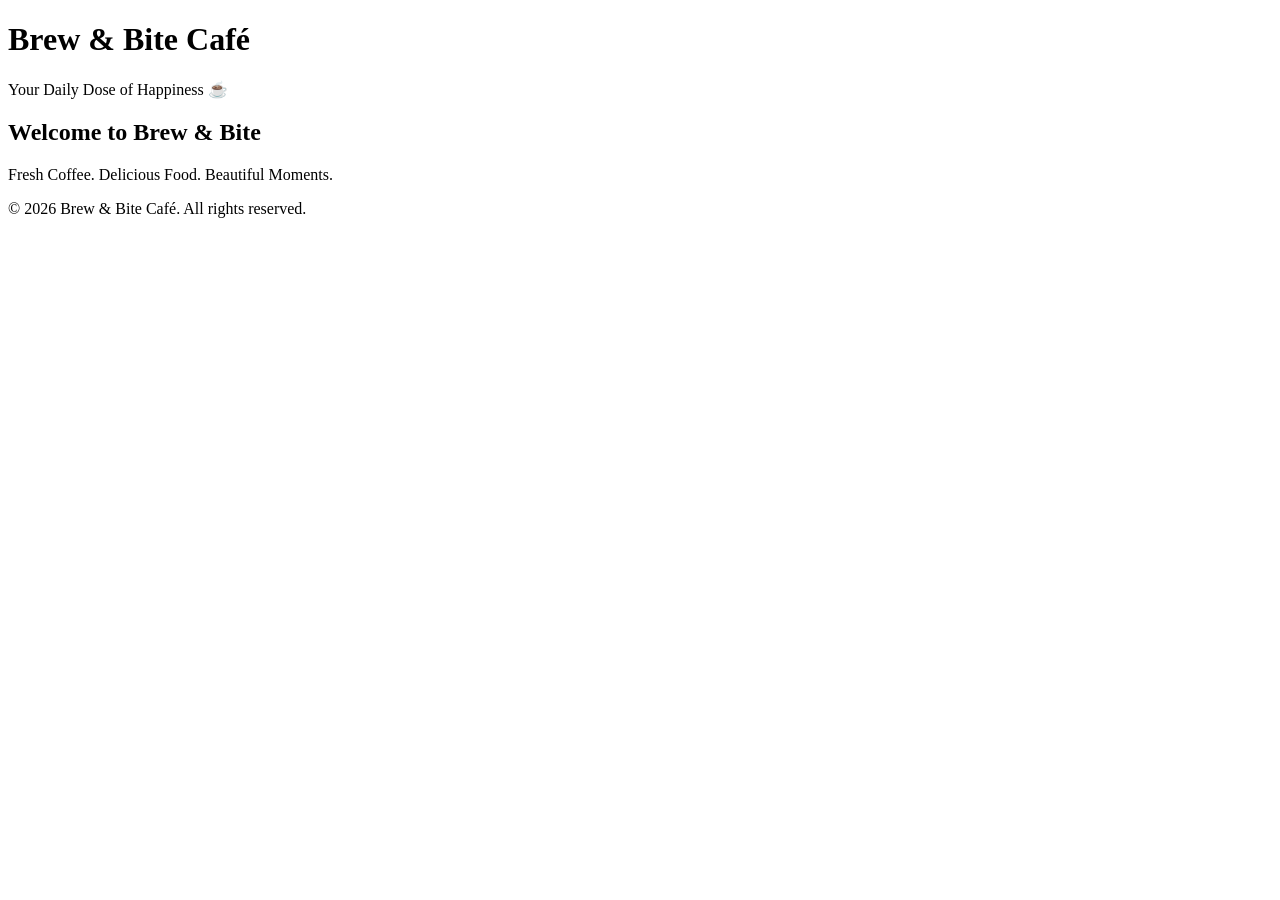
==== index.html @ 06ea1a9d "Initial commit: Brew and Bite Cafe" ====
<!DOCTYPE html>
<html lang="en">
<head>
    <meta charset="UTF-8">
    <meta name="viewport" content="width=device-width, initial-scale=1.0">
    <meta name="description" content="Welcome to Brew & Bite Café. Enjoy delicious coffee, fresh food, and a cozy atmosphere.">
    <title>Brew & Bite Café | Home</title>
</head>
<body>

    <header>
        <h1>Brew &amp; Bite Café</h1>
        <p>Your Daily Dose of Happiness ☕</p>
    </header>

    <main>
        <section>
            <h2>Welcome to Brew &amp; Bite</h2>
            <p>Fresh Coffee. Delicious Food. Beautiful Moments.</p>
        </section>
    </main>

    <footer>
        <p>&copy; 2026 Brew &amp; Bite Café. All rights reserved.</p>
    </footer>

</body>
</html>
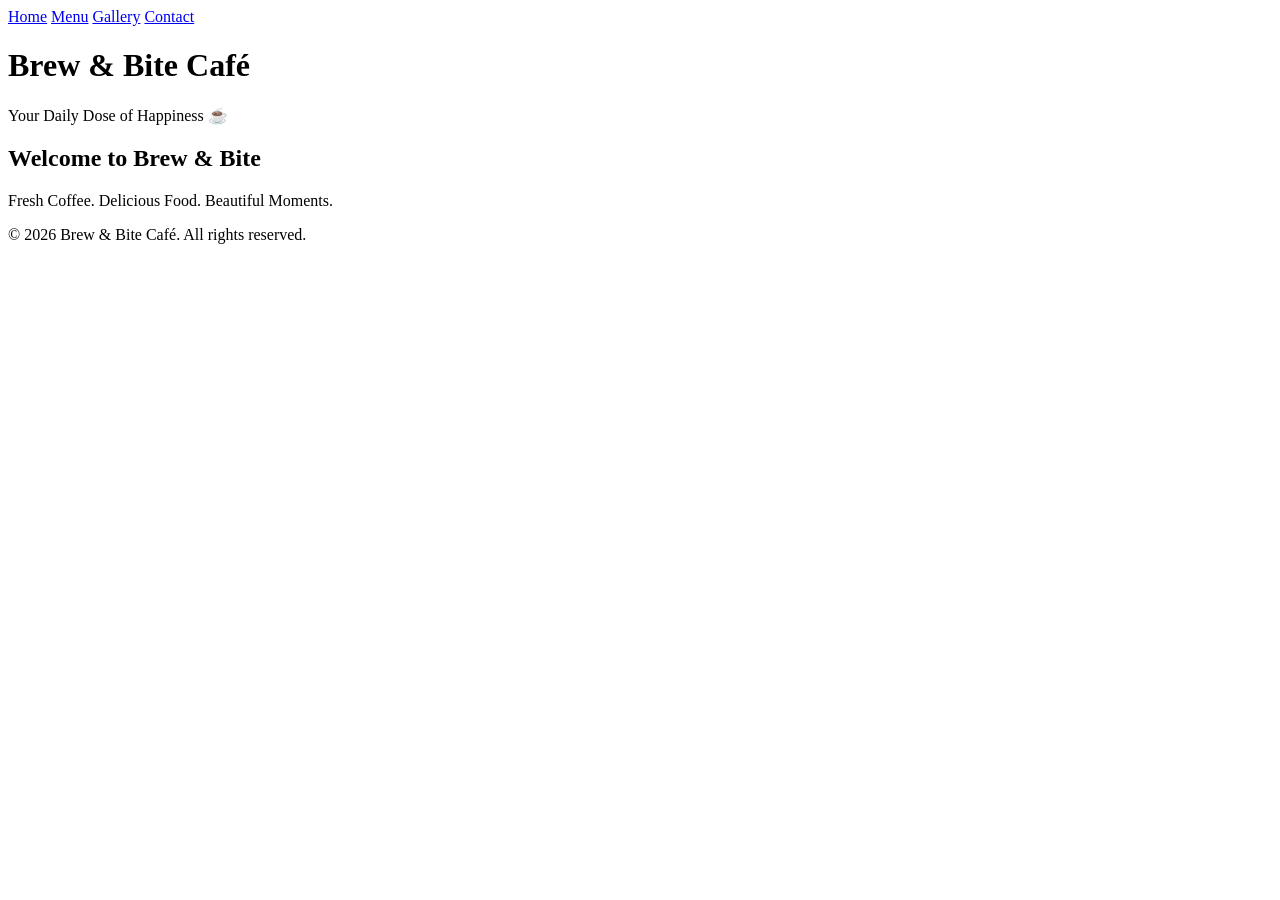
==== commit be303a85: "Add navigation bar to home page" ====
--- a/index.html
+++ b/index.html
@@ -8,11 +8,20 @@
 </head>
 <body>
 
+    
     <header>
+        <nav>
+            <a href="index.html">Home</a>
+            <a href="menu.html">Menu</a>
+            <a href="gallery.html">Gallery</a>
+            <a href="contact.html">Contact</a>
+        </nav>
+
         <h1>Brew &amp; Bite Café</h1>
         <p>Your Daily Dose of Happiness ☕</p>
     </header>
 
+   
     <main>
         <section>
             <h2>Welcome to Brew &amp; Bite</h2>
@@ -20,6 +29,7 @@
         </section>
     </main>
 
+    
     <footer>
         <p>&copy; 2026 Brew &amp; Bite Café. All rights reserved.</p>
     </footer>
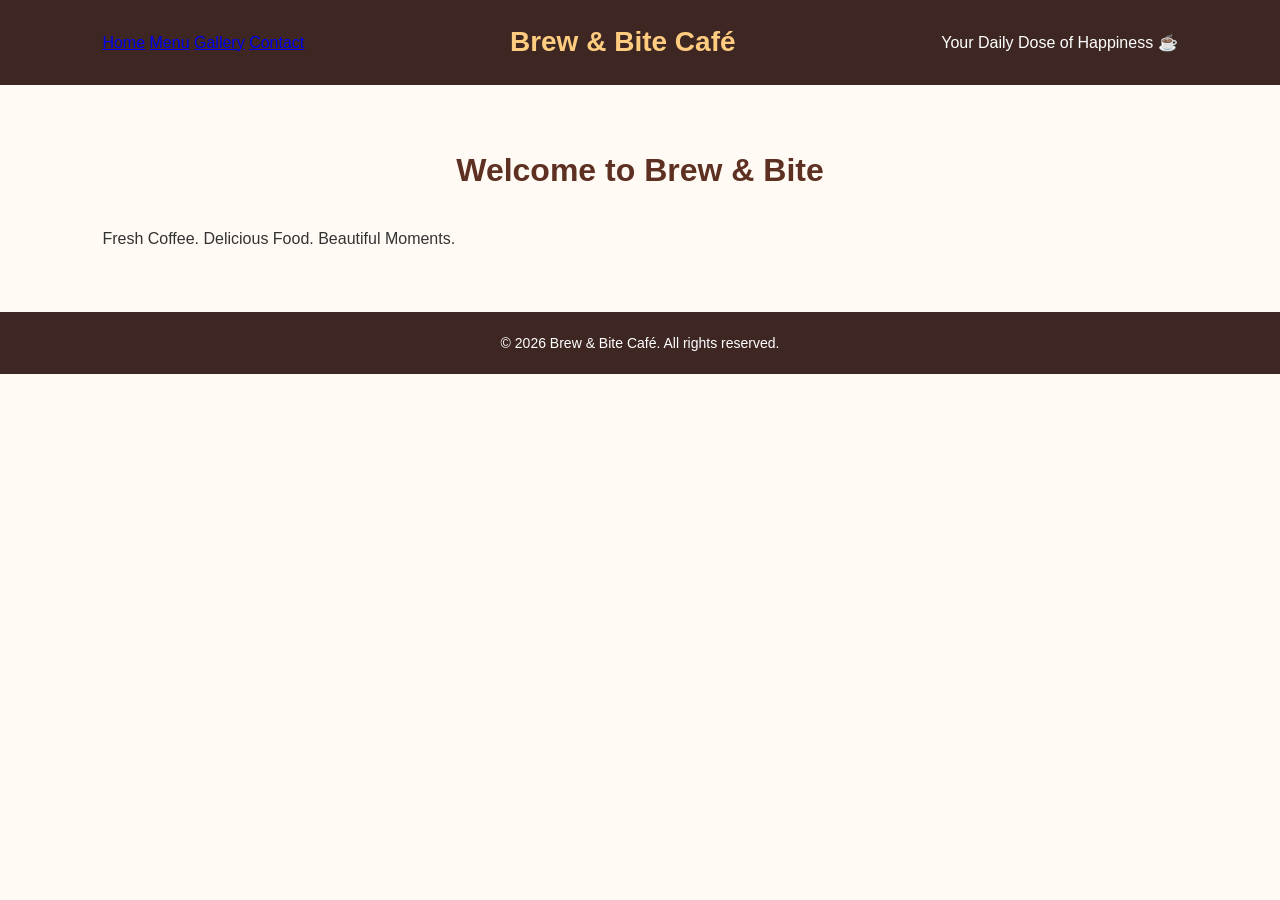
==== commit c9aaedcb: "Add CSS styling for Brew and Bite Cafe" ====
--- a/index.html
+++ b/index.html
@@ -5,6 +5,7 @@
     <meta name="viewport" content="width=device-width, initial-scale=1.0">
     <meta name="description" content="Welcome to Brew & Bite Café. Enjoy delicious coffee, fresh food, and a cozy atmosphere.">
     <title>Brew & Bite Café | Home</title>
+    <link rel="stylesheet" href="style.css">
 </head>
 <body>
 
--- a/style.css
+++ b/style.css
@@ -0,0 +1,222 @@
+/* General Styling */
+* {
+    margin: 0;
+    padding: 0;
+    box-sizing: border-box;
+}
+
+html {
+    scroll-behavior: smooth;
+}
+
+body {
+    font-family: Arial, sans-serif;
+    background-color: #fffaf3;
+    color: #333;
+    line-height: 1.6;
+}
+
+/* Header */
+header {
+    background-color: #3e2723;
+    color: white;
+    padding: 20px 8%;
+    display: flex;
+    justify-content: space-between;
+    align-items: center;
+    flex-wrap: wrap;
+}
+
+header h1 {
+    font-size: 28px;
+    color: #ffcc80;
+}
+
+/* Navigation */
+nav ul {
+    list-style: none;
+    display: flex;
+    gap: 25px;
+}
+
+nav ul li a {
+    text-decoration: none;
+    color: white;
+    font-size: 16px;
+    transition: color 0.3s;
+}
+
+nav ul li a:hover {
+    color: #ffcc80;
+}
+
+/* Hero Section */
+.hero {
+    min-height: 75vh;
+    background: linear-gradient(
+        rgba(0, 0, 0, 0.55),
+        rgba(0, 0, 0, 0.55)
+    ), url("https://images.unsplash.com/photo-1495474472287-4d71bcdd2085")
+    center/cover no-repeat;
+
+    display: flex;
+    flex-direction: column;
+    justify-content: center;
+    align-items: center;
+    text-align: center;
+    color: white;
+    padding: 40px 20px;
+}
+
+.hero h2 {
+    font-size: 48px;
+    margin-bottom: 15px;
+}
+
+.hero p {
+    font-size: 20px;
+    margin-bottom: 25px;
+}
+
+/* Buttons */
+.btn {
+    display: inline-block;
+    background-color: #8d4b32;
+    color: white;
+    padding: 12px 25px;
+    border-radius: 5px;
+    text-decoration: none;
+    font-weight: bold;
+    transition: background-color 0.3s;
+}
+
+.btn:hover {
+    background-color: #5d3022;
+}
+
+/* General Sections */
+section {
+    padding: 60px 8%;
+}
+
+section h2 {
+    text-align: center;
+    color: #5d3022;
+    font-size: 32px;
+    margin-bottom: 30px;
+}
+
+/* About Section */
+.about {
+    text-align: center;
+}
+
+.about p {
+    max-width: 800px;
+    margin: auto;
+    font-size: 17px;
+}
+
+/* Menu Section */
+.menu-container {
+    display: grid;
+    grid-template-columns: repeat(auto-fit, minmax(220px, 1fr));
+    gap: 25px;
+}
+
+/* Menu Cards */
+.menu-item {
+    background-color: white;
+    border-radius: 10px;
+    padding: 25px;
+    text-align: center;
+    box-shadow: 0 4px 12px rgba(0, 0, 0, 0.1);
+    transition: transform 0.3s, box-shadow 0.3s;
+}
+
+.menu-item:hover {
+    transform: translateY(-7px);
+    box-shadow: 0 8px 20px rgba(0, 0, 0, 0.15);
+}
+
+.menu-item img {
+    width: 100%;
+    height: 180px;
+    object-fit: cover;
+    border-radius: 8px;
+    margin-bottom: 15px;
+}
+
+.menu-item h3 {
+    color: #5d3022;
+    margin-bottom: 10px;
+    font-size: 22px;
+}
+
+.menu-item p {
+    color: #666;
+    margin-bottom: 10px;
+}
+
+.price {
+    color: #8d4b32;
+    font-size: 20px;
+    font-weight: bold;
+}
+
+/* Contact Section */
+.contact {
+    text-align: center;
+    background-color: #f5e6d3;
+}
+
+.contact p {
+    margin: 10px 0;
+}
+
+/* Footer */
+footer {
+    background-color: #3e2723;
+    color: white;
+    text-align: center;
+    padding: 20px;
+}
+
+footer p {
+    font-size: 14px;
+}
+
+/* Responsive Design */
+@media (max-width: 768px) {
+    header {
+        flex-direction: column;
+        gap: 15px;
+        text-align: center;
+    }
+
+    nav ul {
+        flex-wrap: wrap;
+        justify-content: center;
+        gap: 15px;
+    }
+
+    .hero h2 {
+        font-size: 34px;
+    }
+
+    .hero p {
+        font-size: 17px;
+    }
+
+    section {
+        padding: 40px 5%;
+    }
+
+    section h2 {
+        font-size: 27px;
+    }
+
+    .menu-container {
+        grid-template-columns: 1fr;
+    }
+}
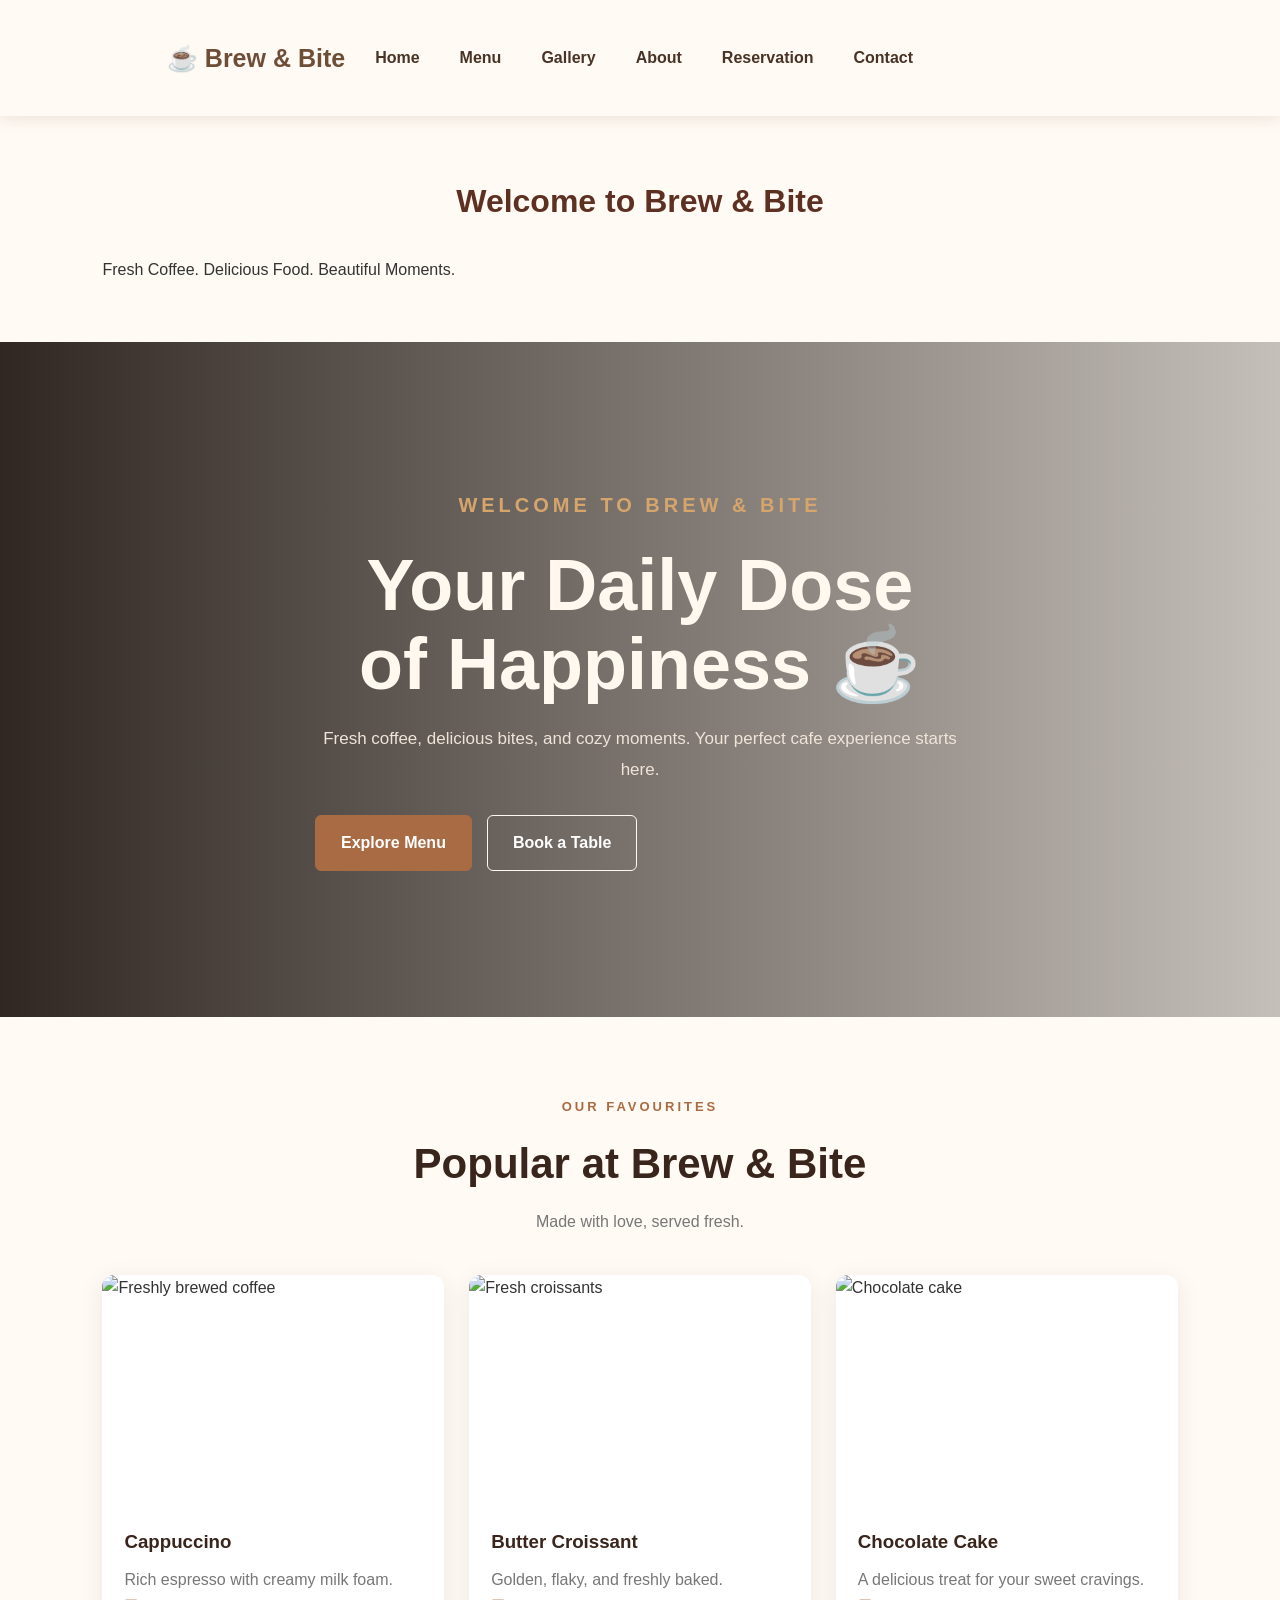
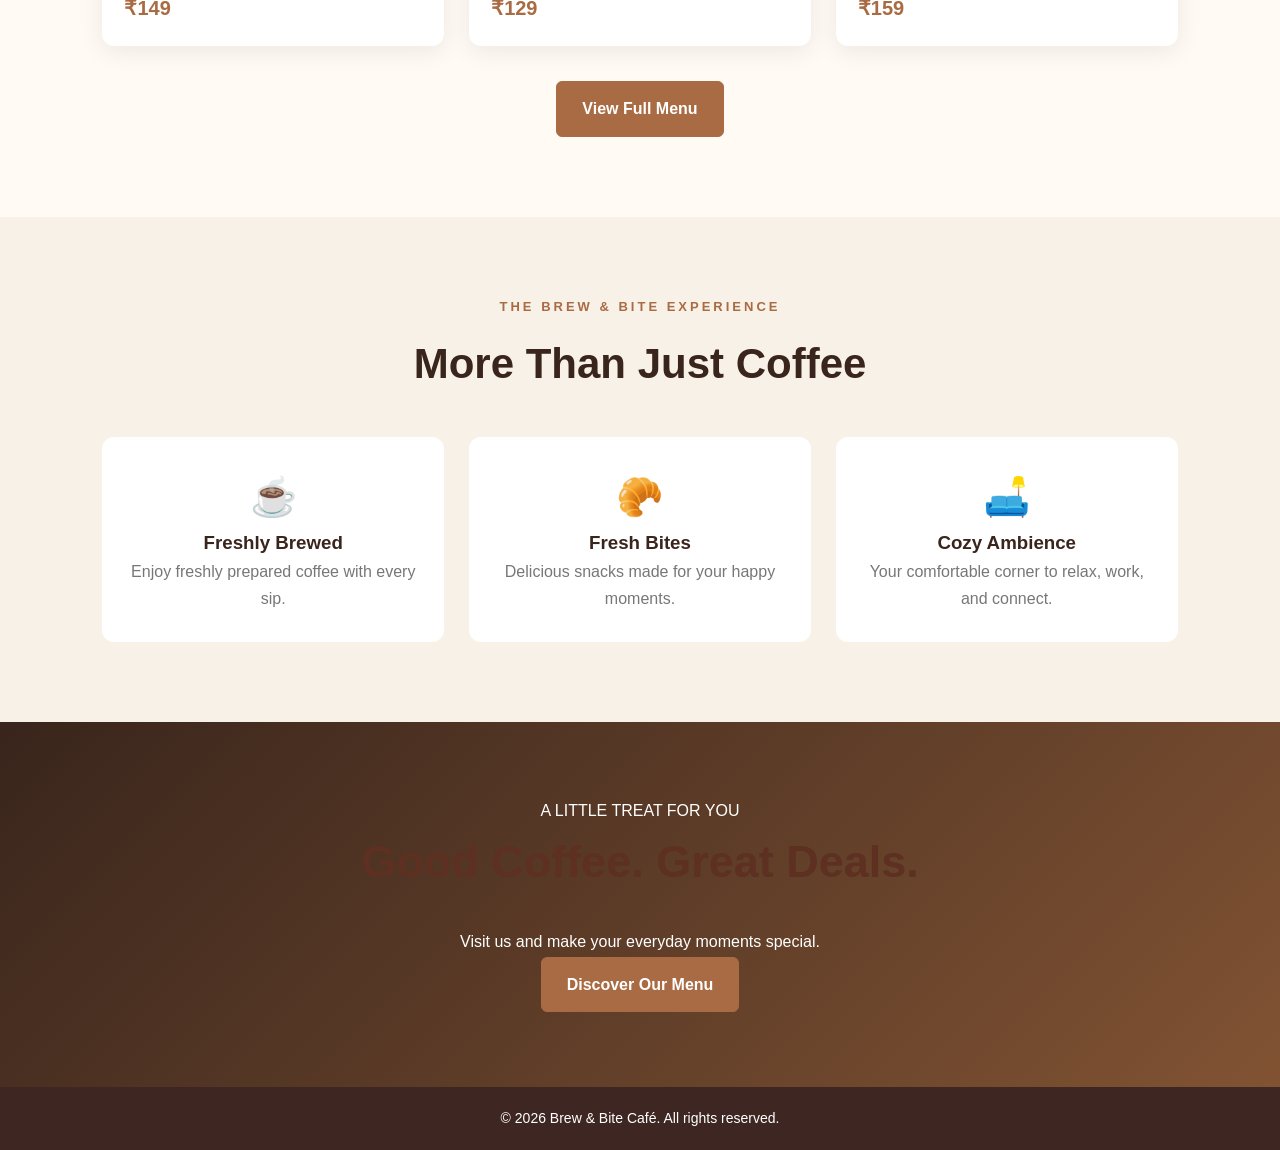
==== commit f87a8b07: "Improve homepage UI and add gallery page" ====
--- a/index.html
+++ b/index.html
@@ -8,19 +8,29 @@
     <link rel="stylesheet" href="style.css">
 </head>
 <body>
+<script src="script.js"></script>
 
     
-    <header>
-        <nav>
-            <a href="index.html">Home</a>
-            <a href="menu.html">Menu</a>
-            <a href="gallery.html">Gallery</a>
-            <a href="contact.html">Contact</a>
-        </nav>
+      <header>
+    <nav>
+        <div class="logo">☕ Brew & Bite</div>
 
-        <h1>Brew &amp; Bite Café</h1>
-        <p>Your Daily Dose of Happiness ☕</p>
-    </header>
+        <button class="menu-toggle"
+                aria-label="Toggle navigation"
+                aria-expanded="false">
+            ☰
+        </button>
+
+        <ul>
+            <li><a href="index.html">Home</a></li>
+            <li><a href="menu.html">Menu</a></li>
+            <li><a href="gallery.html">Gallery</a></li>
+            <li><a href="about.html">About</a></li>
+            <li><a href="reservation.html">Reservation</a></li>
+            <li><a href="contact.html">Contact</a></li>
+        </ul>
+    </nav>
+</header>
 
    
     <main>
@@ -29,11 +39,113 @@
             <p>Fresh Coffee. Delicious Food. Beautiful Moments.</p>
         </section>
     </main>
+<!-- Hero Section -->
+<section class="hero">
+    <div class="hero-content">
+        <p class="hero-subtitle">WELCOME TO BREW & BITE</p>
 
+        <h1>Your Daily Dose<br>of Happiness ☕</h1>
+
+        <p>
+            Fresh coffee, delicious bites, and cozy moments.
+            Your perfect cafe experience starts here.
+        </p>
+
+        <div class="hero-buttons">
+            <a href="menu.html" class="btn">Explore Menu</a>
+            <a href="reservation.html" class="btn btn-outline">
+                Book a Table
+            </a>
+        </div>
+    </div>
+</section>
+
+<!-- Popular Items -->
+<section class="popular-section">
+    <div class="section-heading">
+        <p>OUR FAVOURITES</p>
+        <h2>Popular at Brew & Bite</h2>
+        <span>Made with love, served fresh.</span>
+    </div>
+
+    <div class="popular-container">
+
+        <div class="food-card">
+            <img src="https://images.unsplash.com/photo-1509042239860-f550ce710b93?w=500"
+                 alt="Freshly brewed coffee">
+            <div class="food-info">
+                <h3>Cappuccino</h3>
+                <p>Rich espresso with creamy milk foam.</p>
+                <strong>₹149</strong>
+            </div>
+        </div>
+
+        <div class="food-card">
+            <img src="https://images.unsplash.com/photo-1555507036-ab1f4038808a?w=500"
+                 alt="Fresh croissants">
+            <div class="food-info">
+                <h3>Butter Croissant</h3>
+                <p>Golden, flaky, and freshly baked.</p>
+                <strong>₹129</strong>
+            </div>
+        </div>
+
+        <div class="food-card">
+            <img src="https://images.unsplash.com/photo-1578985545062-69928b1d9587?w=500"
+                 alt="Chocolate cake">
+            <div class="food-info">
+                <h3>Chocolate Cake</h3>
+                <p>A delicious treat for your sweet cravings.</p>
+                <strong>₹159</strong>
+            </div>
+        </div>
+
+    </div>
+
+    <a href="menu.html" class="btn menu-btn">View Full Menu</a>
+</section>
+
+<!-- Why Choose Us -->
+<section class="features-section">
+    <div class="section-heading">
+        <p>THE BREW & BITE EXPERIENCE</p>
+        <h2>More Than Just Coffee</h2>
+    </div>
+
+    <div class="features-container">
+        <div class="feature-card">
+            <span>☕</span>
+            <h3>Freshly Brewed</h3>
+            <p>Enjoy freshly prepared coffee with every sip.</p>
+        </div>
+
+        <div class="feature-card">
+            <span>🥐</span>
+            <h3>Fresh Bites</h3>
+            <p>Delicious snacks made for your happy moments.</p>
+        </div>
+
+        <div class="feature-card">
+            <span>🛋️</span>
+            <h3>Cozy Ambience</h3>
+            <p>Your comfortable corner to relax, work, and connect.</p>
+        </div>
+    </div>
+</section>
+
+<!-- Special Offer -->
+<section class="offer-section">
+    <div>
+        <p> A LITTLE TREAT FOR YOU </p>
+        <h2>Good Coffee. Great Deals.</h2>
+        <p>Visit us and make your everyday moments special.</p>
+        <a href="menu.html" class="btn">Discover Our Menu</a>
+    </div>
+</section>
     
     <footer>
         <p>&copy; 2026 Brew &amp; Bite Café. All rights reserved.</p>
     </footer>
 
 </body>
-</html>+</html>
--- a/style.css
+++ b/style.css
@@ -219,4 +219,419 @@
     .menu-container {
         grid-template-columns: 1fr;
     }
+}
+.reservation {
+    max-width: 600px;
+    margin: 40px auto;
+    padding: 30px;
+    background: #fffaf3;
+    border-radius: 12px;
+    box-shadow: 0 4px 12px rgba(0, 0, 0, 0.1);
+}
+
+.reservation h2 {
+    text-align: center;
+    color: #6f4e37;
+}
+
+.reservation p {
+    text-align: center;
+    margin-bottom: 25px;
+}
+
+.reservation form {
+    display: flex;
+    flex-direction: column;
+    gap: 12px;
+}
+
+.reservation input,
+.reservation select,
+.reservation textarea {
+    padding: 12px;
+    border: 1px solid #ccc;
+    border-radius: 6px;
+    font-size: 16px;
+}
+
+.reservation textarea {
+    min-height: 100px;
+    resize: vertical;
+}
+
+.reservation button {
+    padding: 12px;
+    background: #6f4e37;
+    color: white;
+    border: none;
+    border-radius: 6px;
+    cursor: pointer;
+    font-size: 16px;
+}
+
+.reservation button:hover {
+    background: #4b3222;
+}
+/* Mobile Navigation */
+.menu-toggle {
+    display: none;
+    padding: 8px 12px;
+    border: none;
+    border-radius: 5px;
+    background: #6f4e37;
+    color: white;
+    font-size: 22px;
+    cursor: pointer;
+}
+
+/* Form Success Message */
+.form-message {
+    margin-top: 15px;
+    padding: 12px;
+    border-radius: 6px;
+    background: #e5f6e8;
+    color: #216b32;
+    font-weight: bold;
+}
+
+@media (max-width: 768px) {
+    nav {
+        position: relative;
+    }
+
+    .menu-toggle {
+        display: block;
+    }
+
+    nav ul {
+        display: none;
+        flex-direction: column;
+        width: 100%;
+        gap: 12px;
+        padding: 15px 0;
+    }
+
+    nav ul.nav-open {
+        display: flex;
+    }
+}
+/* ===== Premium Navigation ===== */
+
+header {
+    position: sticky;
+    top: 0;
+    z-index: 1000;
+    background: #fffaf3;
+    box-shadow: 0 3px 15px rgba(60, 35, 20, 0.10);
+}
+
+nav {
+    display: flex;
+    justify-content: space-between;
+    align-items: center;
+    flex-wrap: wrap;
+    padding: 15px 6%;
+    gap: 15px;
+}
+
+nav .logo {
+    font-size: 25px;
+    font-weight: 800;
+    color: #6f4e37;
+    white-space: nowrap;
+}
+
+nav ul {
+    display: flex;
+    align-items: center;
+    gap: 10px;
+    list-style: none;
+    margin: 0;
+    padding: 0;
+}
+
+nav ul li a {
+    display: inline-block;
+    padding: 10px 15px;
+    color: #493326;
+    text-decoration: none;
+    font-weight: 600;
+    border-radius: 8px;
+    transition: background 0.25s ease,
+                color 0.25s ease,
+                transform 0.25s ease;
+}
+
+nav ul li a:hover,
+nav ul li a[aria-current="page"] {
+    background: #6f4e37;
+    color: #ffffff;
+}
+
+nav ul li a:hover {
+    transform: translateY(-2px);
+}
+
+/* Smooth scrolling */
+html {
+    scroll-behavior: smooth;
+}
+
+/* ===== Mobile Navigation ===== */
+
+.menu-toggle {
+    display: none;
+    background: #6f4e37;
+    color: white;
+    border: none;
+    border-radius: 8px;
+    padding: 9px 13px;
+    font-size: 22px;
+    cursor: pointer;
+}
+
+@media (max-width: 768px) {
+    nav {
+        padding: 14px 5%;
+    }
+
+    .menu-toggle {
+        display: block;
+    }
+
+    nav ul {
+        display: none;
+        flex-direction: column;
+        align-items: stretch;
+        width: 100%;
+        gap: 5px;
+        padding: 10px 0;
+    }
+
+    nav ul.nav-open {
+        display: flex;
+    }
+
+    nav ul li a {
+        display: block;
+        text-align: center;
+    }
+}
+/* Homepage Hero */
+.hero {
+    min-height: 75vh;
+    display: flex;
+    align-items: center;
+    padding: 70px 8%;
+    background:
+        linear-gradient(90deg, rgba(25, 16, 12, 0.9), rgba(25, 16, 12, 0.25)),
+        url("https://images.unsplash.com/photo-1445116572660-236099ec97a0?w=1600")
+        center/cover no-repeat;
+    color: #fff8ef;
+}
+
+.hero-content {
+    max-width: 650px;
+}
+
+.hero-subtitle {
+    color: #d6a56c;
+    font-weight: bold;
+    letter-spacing: 4px;
+}
+
+.hero h1 {
+    font-size: clamp(40px, 6vw, 72px);
+    line-height: 1.1;
+    margin: 20px 0;
+}
+
+.hero-content > p:not(.hero-subtitle) {
+    font-size: 17px;
+    line-height: 1.8;
+    color: #f0e4d8;
+}
+
+.hero-buttons {
+    display: flex;
+    flex-wrap: wrap;
+    gap: 15px;
+    margin-top: 30px;
+}
+
+.btn {
+    display: inline-block;
+    padding: 14px 25px;
+    background: #a96b43;
+    color: white;
+    text-decoration: none;
+    border-radius: 6px;
+    transition: 0.3s;
+    border: 1px solid #a96b43;
+}
+
+.btn:hover {
+    background: #7e492b;
+    transform: translateY(-3px);
+}
+
+.btn-outline {
+    background: transparent;
+    border-color: #fff8ef;
+}
+
+.btn-outline:hover {
+    background: #fff8ef;
+    color: #39251c;
+}
+
+/* Section Headings */
+.popular-section,
+.features-section {
+    padding: 80px 8%;
+    text-align: center;
+}
+
+.section-heading {
+    margin-bottom: 40px;
+}
+
+.section-heading > p {
+    color: #a96b43;
+    font-size: 13px;
+    font-weight: bold;
+    letter-spacing: 3px;
+}
+
+.section-heading h2 {
+    font-size: clamp(28px, 4vw, 42px);
+    color: #39251c;
+    margin: 12px 0;
+}
+
+.section-heading span {
+    color: #777;
+}
+
+/* Popular Food Cards */
+.popular-container,
+.features-container {
+    display: grid;
+    grid-template-columns: repeat(3, minmax(0, 1fr));
+    gap: 25px;
+}
+
+.food-card {
+    background: #fff;
+    border-radius: 12px;
+    overflow: hidden;
+    text-align: left;
+    box-shadow: 0 5px 25px rgba(0, 0, 0, 0.08);
+    transition: transform 0.3s, box-shadow 0.3s;
+}
+
+.food-card:hover {
+    transform: translateY(-8px);
+    box-shadow: 0 12px 30px rgba(0, 0, 0, 0.13);
+}
+
+.food-card img {
+    width: 100%;
+    height: 230px;
+    object-fit: cover;
+    display: block;
+}
+
+.food-info {
+    padding: 22px;
+}
+
+.food-info h3 {
+    color: #39251c;
+    margin: 0 0 10px;
+}
+
+.food-info p {
+    color: #777;
+    line-height: 1.6;
+}
+
+.food-info strong {
+    color: #a96b43;
+    font-size: 20px;
+}
+
+.menu-btn {
+    margin-top: 35px;
+}
+
+/* Why Choose Us */
+.features-section {
+    background: #f8f1e8;
+}
+
+.feature-card {
+    background: white;
+    padding: 30px 20px;
+    border-radius: 12px;
+    transition: transform 0.3s;
+}
+
+.feature-card:hover {
+    transform: translateY(-6px);
+}
+
+.feature-card span {
+    font-size: 38px;
+}
+
+.feature-card h3 {
+    color: #39251c;
+}
+
+.feature-card p {
+    color: #777;
+    line-height: 1.7;
+}
+
+/* Special Offer */
+.offer-section {
+    padding: 75px 8%;
+    text-align: center;
+    color: white;
+    background: linear-gradient(135deg, #39251c, #815333);
+}
+
+.offer-section h2 {
+    font-size: clamp(30px, 4vw, 45px);
+}
+
+.offer-section p {
+    line-height: 1.8;
+}
+
+/* Mobile Responsive */
+@media (max-width: 768px) {
+    .hero {
+        min-height: 65vh;
+        padding: 60px 6%;
+    }
+
+    .popular-container,
+    .features-container {
+        grid-template-columns: 1fr;
+    }
+
+    .popular-section,
+    .features-section {
+        padding: 55px 6%;
+    }
+
+    .food-card img {
+        height: 250px;
+    }
+
+    .hero-buttons {
+        gap: 10px;
+    }
 }
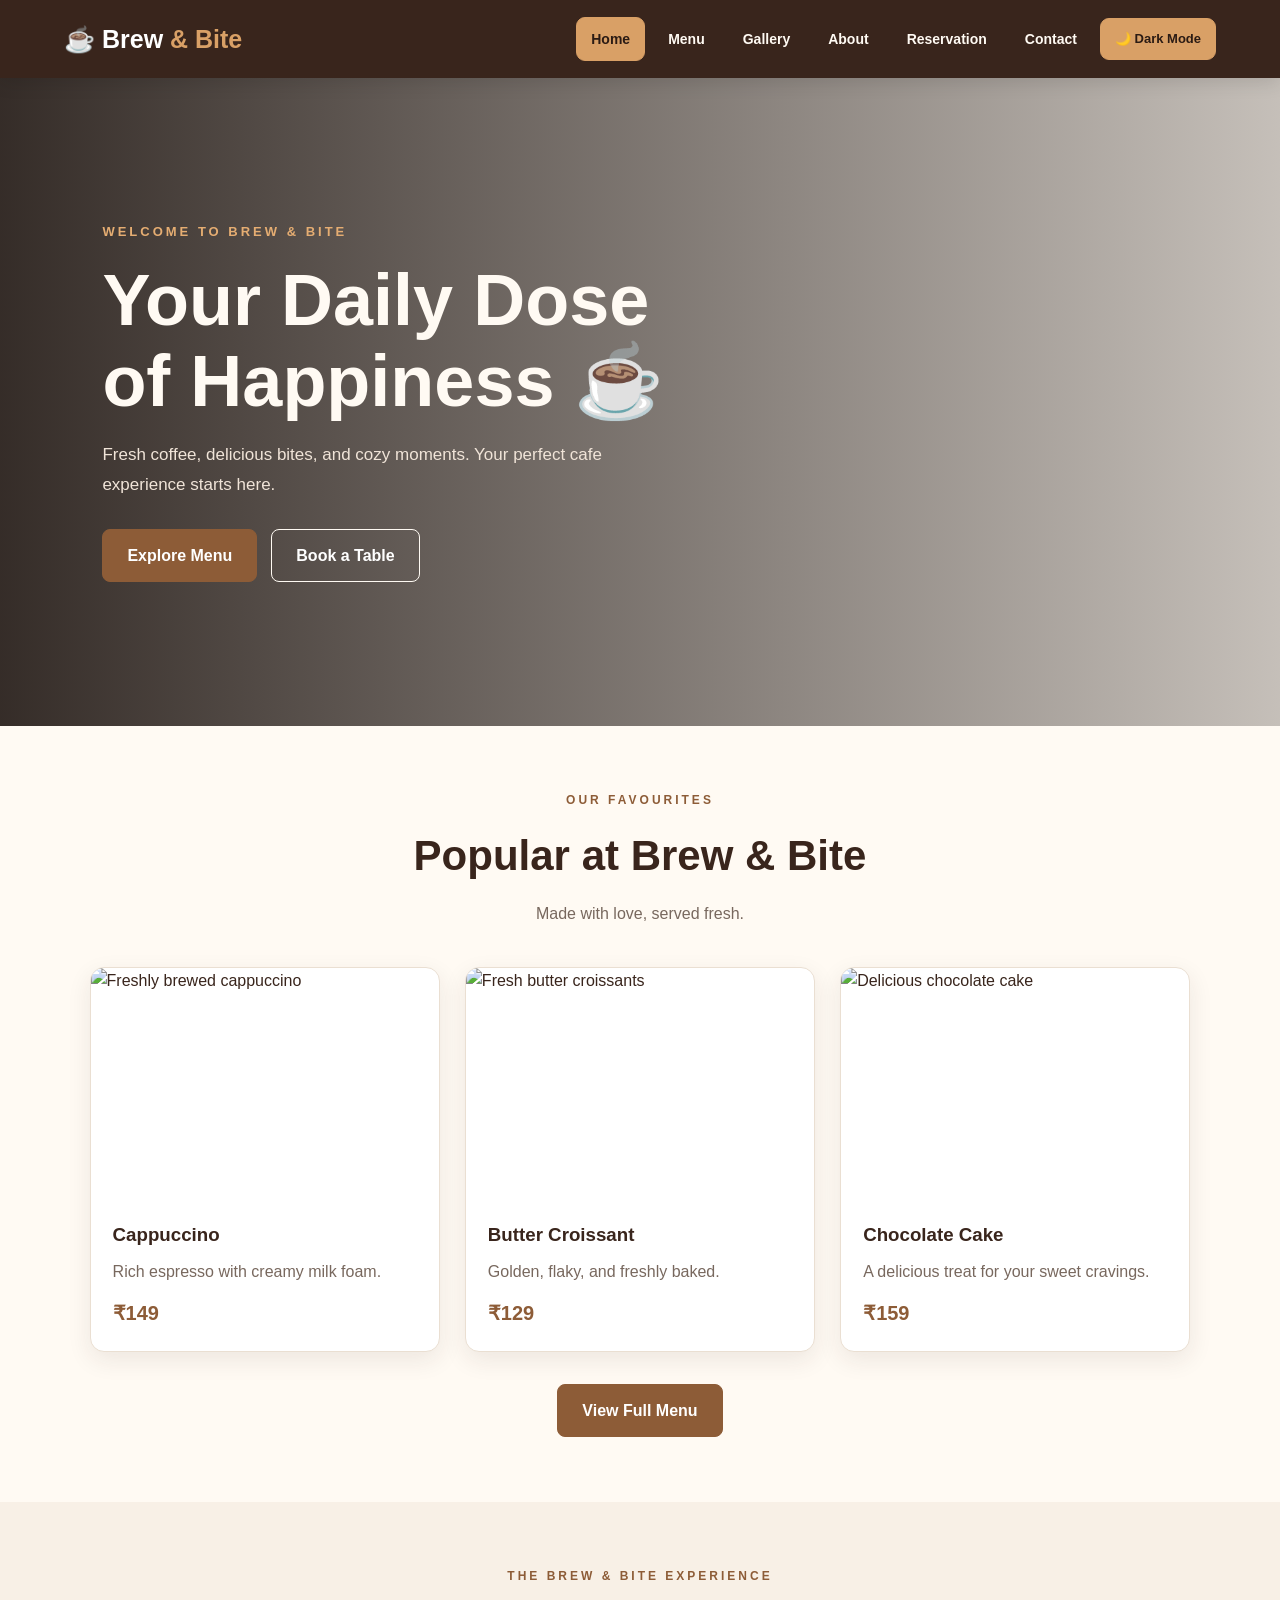
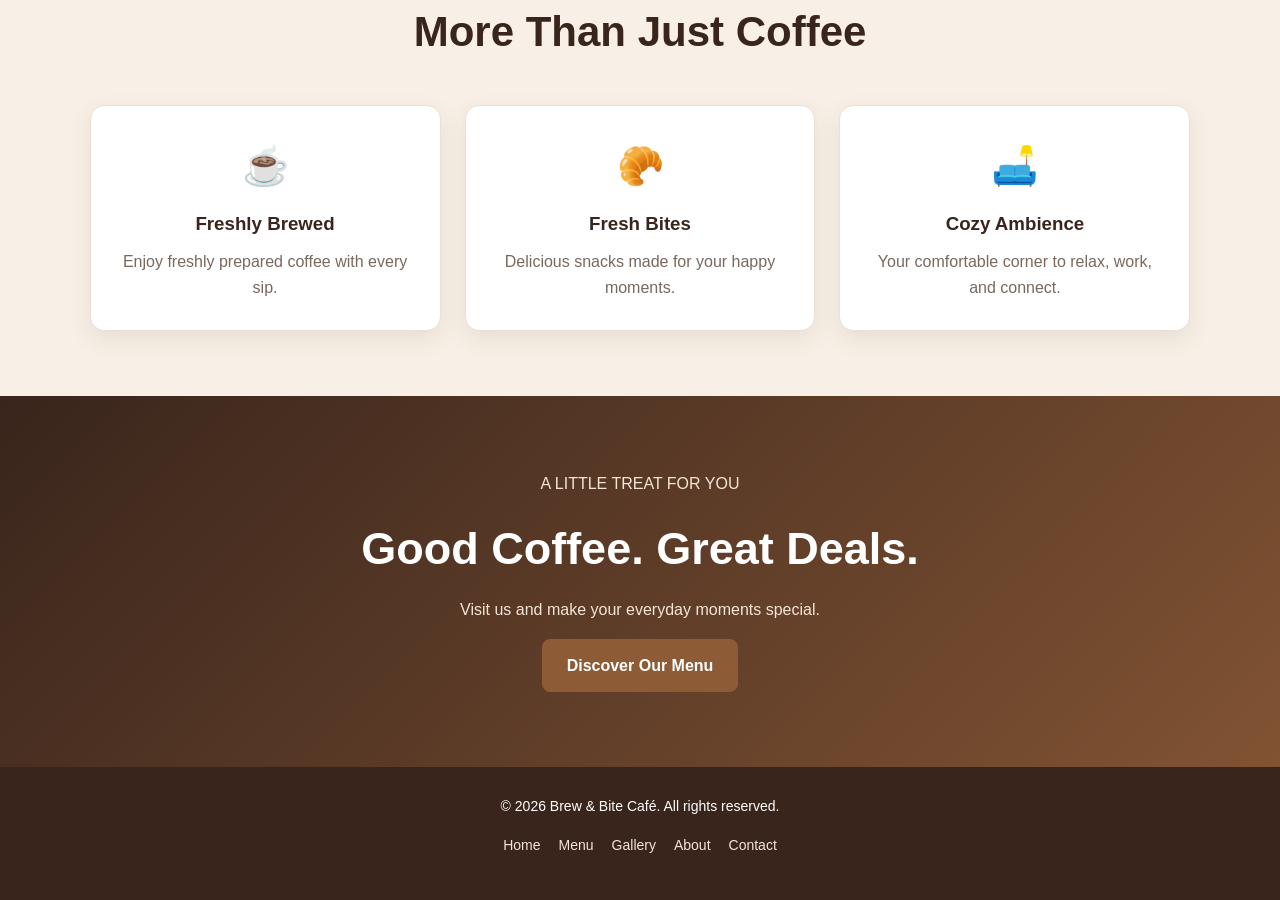
==== commit 7e812c81: "Update all cafe website pages and styling" ====
--- a/index.html
+++ b/index.html
@@ -1,151 +1,303 @@
 <!DOCTYPE html>
 <html lang="en">
+
 <head>
     <meta charset="UTF-8">
     <meta name="viewport" content="width=device-width, initial-scale=1.0">
-    <meta name="description" content="Welcome to Brew & Bite Café. Enjoy delicious coffee, fresh food, and a cozy atmosphere.">
+
+    <meta name="description"
+        content="Welcome to Brew & Bite Café. Enjoy delicious coffee, fresh food, and a cozy atmosphere.">
+
     <title>Brew & Bite Café | Home</title>
+
     <link rel="stylesheet" href="style.css">
 </head>
+
 <body>
-<script src="script.js"></script>
-
-    
-      <header>
-    <nav>
-        <div class="logo">☕ Brew & Bite</div>
-
-        <button class="menu-toggle"
-                aria-label="Toggle navigation"
-                aria-expanded="false">
-            ☰
-        </button>
-
-        <ul>
-            <li><a href="index.html">Home</a></li>
-            <li><a href="menu.html">Menu</a></li>
-            <li><a href="gallery.html">Gallery</a></li>
-            <li><a href="about.html">About</a></li>
-            <li><a href="reservation.html">Reservation</a></li>
-            <li><a href="contact.html">Contact</a></li>
-        </ul>
-    </nav>
-</header>
-
-   
-    <main>
-        <section>
-            <h2>Welcome to Brew &amp; Bite</h2>
-            <p>Fresh Coffee. Delicious Food. Beautiful Moments.</p>
-        </section>
-    </main>
-<!-- Hero Section -->
-<section class="hero">
-    <div class="hero-content">
-        <p class="hero-subtitle">WELCOME TO BREW & BITE</p>
-
-        <h1>Your Daily Dose<br>of Happiness ☕</h1>
+
+    <!-- Premium Navigation Header -->
+    <header class="site-header">
+        <nav class="main-nav">
+
+            <!-- Logo -->
+            <a href="index.html" class="brand">
+                ☕ Brew <span>&amp; Bite</span>
+            </a>
+
+            <!-- Mobile Menu Button -->
+            <button class="menu-toggle"
+                    id="menu-toggle"
+                    type="button"
+                    aria-label="Toggle navigation"
+                    aria-expanded="false">
+                ☰
+            </button>
+
+            <!-- Navigation Links -->
+            <div class="nav-links" id="nav-links">
+
+                <a href="index.html" class="active" aria-current="page">
+                    Home
+                </a>
+
+                <a href="menu.html">Menu</a>
+
+                <a href="Gallery.html">Gallery</a>
+
+                <a href="about.html">About</a>
+
+                <a href="reservation.html">Reservation</a>
+
+                <a href="contact.html">Contact</a>
+
+                <!-- Dark / Light Mode -->
+                <button
+                    id="theme-toggle"
+                    class="theme-toggle"
+                    type="button"
+                    aria-label="Switch to dark mode">
+                    🌙 Dark Mode
+                </button>
+
+            </div>
+
+        </nav>
+    </header>
+
+
+    <!-- Hero Section -->
+    <section class="hero">
+
+        <div class="hero-content">
+
+            <p class="hero-subtitle">
+                WELCOME TO BREW &amp; BITE
+            </p>
+
+            <h1>
+                Your Daily Dose<br>
+                of Happiness ☕
+            </h1>
+
+            <p>
+                Fresh coffee, delicious bites, and cozy moments.
+                Your perfect cafe experience starts here.
+            </p>
+
+            <div class="hero-buttons">
+
+                <a href="menu.html" class="btn">
+                    Explore Menu
+                </a>
+
+                <a href="reservation.html" class="btn btn-outline">
+                    Book a Table
+                </a>
+
+            </div>
+
+        </div>
+
+    </section>
+
+
+    <!-- Popular Items Section -->
+    <section class="popular-section">
+
+        <div class="section-heading">
+
+            <p>OUR FAVOURITES</p>
+
+            <h2>Popular at Brew &amp; Bite</h2>
+
+            <span>Made with love, served fresh.</span>
+
+        </div>
+
+
+        <div class="popular-container">
+
+            <!-- Cappuccino -->
+            <div class="food-card">
+
+                <img
+                    src="https://images.unsplash.com/photo-1509042239860-f550ce710b93?w=500"
+                    alt="Freshly brewed cappuccino">
+
+                <div class="food-info">
+
+                    <h3>Cappuccino</h3>
+
+                    <p>
+                        Rich espresso with creamy milk foam.
+                    </p>
+
+                    <strong>₹149</strong>
+
+                </div>
+
+            </div>
+
+
+            <!-- Butter Croissant -->
+            <div class="food-card">
+
+                <img
+                    src="https://images.unsplash.com/photo-1555507036-ab1f4038808a?w=500"
+                    alt="Fresh butter croissants">
+
+                <div class="food-info">
+
+                    <h3>Butter Croissant</h3>
+
+                    <p>
+                        Golden, flaky, and freshly baked.
+                    </p>
+
+                    <strong>₹129</strong>
+
+                </div>
+
+            </div>
+
+
+            <!-- Chocolate Cake -->
+            <div class="food-card">
+
+                <img
+                    src="https://images.unsplash.com/photo-1578985545062-69928b1d9587?w=500"
+                    alt="Delicious chocolate cake">
+
+                <div class="food-info">
+
+                    <h3>Chocolate Cake</h3>
+
+                    <p>
+                        A delicious treat for your sweet cravings.
+                    </p>
+
+                    <strong>₹159</strong>
+
+                </div>
+
+            </div>
+
+        </div>
+
+
+        <a href="menu.html" class="btn menu-btn">
+            View Full Menu
+        </a>
+
+    </section>
+
+
+    <!-- Why Choose Us Section -->
+    <section class="features-section">
+
+        <div class="section-heading">
+
+            <p>THE BREW &amp; BITE EXPERIENCE</p>
+
+            <h2>More Than Just Coffee</h2>
+
+        </div>
+
+
+        <div class="features-container">
+
+            <!-- Feature 1 -->
+            <div class="feature-card">
+
+                <span>☕</span>
+
+                <h3>Freshly Brewed</h3>
+
+                <p>
+                    Enjoy freshly prepared coffee with every sip.
+                </p>
+
+            </div>
+
+
+            <!-- Feature 2 -->
+            <div class="feature-card">
+
+                <span>🥐</span>
+
+                <h3>Fresh Bites</h3>
+
+                <p>
+                    Delicious snacks made for your happy moments.
+                </p>
+
+            </div>
+
+
+            <!-- Feature 3 -->
+            <div class="feature-card">
+
+                <span>🛋️</span>
+
+                <h3>Cozy Ambience</h3>
+
+                <p>
+                    Your comfortable corner to relax, work, and connect.
+                </p>
+
+            </div>
+
+        </div>
+
+    </section>
+
+
+    <!-- Special Offer Section -->
+    <section class="offer-section">
+
+        <div>
+
+            <p>A LITTLE TREAT FOR YOU</p>
+
+            <h2>Good Coffee. Great Deals.</h2>
+
+            <p>
+                Visit us and make your everyday moments special.
+            </p>
+
+            <a href="menu.html" class="btn">
+                Discover Our Menu
+            </a>
+
+        </div>
+
+    </section>
+
+
+    <!-- Footer -->
+    <footer class="site-footer">
 
         <p>
-            Fresh coffee, delicious bites, and cozy moments.
-            Your perfect cafe experience starts here.
+            &copy; 2026 Brew &amp; Bite Café.
+            All rights reserved.
         </p>
 
-        <div class="hero-buttons">
-            <a href="menu.html" class="btn">Explore Menu</a>
-            <a href="reservation.html" class="btn btn-outline">
-                Book a Table
-            </a>
-        </div>
-    </div>
-</section>
-
-<!-- Popular Items -->
-<section class="popular-section">
-    <div class="section-heading">
-        <p>OUR FAVOURITES</p>
-        <h2>Popular at Brew & Bite</h2>
-        <span>Made with love, served fresh.</span>
-    </div>
-
-    <div class="popular-container">
-
-        <div class="food-card">
-            <img src="https://images.unsplash.com/photo-1509042239860-f550ce710b93?w=500"
-                 alt="Freshly brewed coffee">
-            <div class="food-info">
-                <h3>Cappuccino</h3>
-                <p>Rich espresso with creamy milk foam.</p>
-                <strong>₹149</strong>
-            </div>
-        </div>
-
-        <div class="food-card">
-            <img src="https://images.unsplash.com/photo-1555507036-ab1f4038808a?w=500"
-                 alt="Fresh croissants">
-            <div class="food-info">
-                <h3>Butter Croissant</h3>
-                <p>Golden, flaky, and freshly baked.</p>
-                <strong>₹129</strong>
-            </div>
-        </div>
-
-        <div class="food-card">
-            <img src="https://images.unsplash.com/photo-1578985545062-69928b1d9587?w=500"
-                 alt="Chocolate cake">
-            <div class="food-info">
-                <h3>Chocolate Cake</h3>
-                <p>A delicious treat for your sweet cravings.</p>
-                <strong>₹159</strong>
-            </div>
-        </div>
-
-    </div>
-
-    <a href="menu.html" class="btn menu-btn">View Full Menu</a>
-</section>
-
-<!-- Why Choose Us -->
-<section class="features-section">
-    <div class="section-heading">
-        <p>THE BREW & BITE EXPERIENCE</p>
-        <h2>More Than Just Coffee</h2>
-    </div>
-
-    <div class="features-container">
-        <div class="feature-card">
-            <span>☕</span>
-            <h3>Freshly Brewed</h3>
-            <p>Enjoy freshly prepared coffee with every sip.</p>
-        </div>
-
-        <div class="feature-card">
-            <span>🥐</span>
-            <h3>Fresh Bites</h3>
-            <p>Delicious snacks made for your happy moments.</p>
-        </div>
-
-        <div class="feature-card">
-            <span>🛋️</span>
-            <h3>Cozy Ambience</h3>
-            <p>Your comfortable corner to relax, work, and connect.</p>
-        </div>
-    </div>
-</section>
-
-<!-- Special Offer -->
-<section class="offer-section">
-    <div>
-        <p> A LITTLE TREAT FOR YOU </p>
-        <h2>Good Coffee. Great Deals.</h2>
-        <p>Visit us and make your everyday moments special.</p>
-        <a href="menu.html" class="btn">Discover Our Menu</a>
-    </div>
-</section>
-    
-    <footer>
-        <p>&copy; 2026 Brew &amp; Bite Café. All rights reserved.</p>
+        <div class="footer-links">
+
+            <a href="index.html">Home</a>
+            <a href="menu.html">Menu</a>
+            <a href="Gallery.html">Gallery</a>
+            <a href="about.html">About</a>
+            <a href="contact.html">Contact</a>
+
+        </div>
+
     </footer>
 
+
+    <!-- JavaScript -->
+    <script src="script.js"></script>
+
 </body>
-</html>
+
+</html>
--- a/style.css
+++ b/style.css
@@ -1,4 +1,34 @@
-/* General Styling */
+
+
+:root {
+    --bg: #fffaf3;
+    --surface: #ffffff;
+    --surface-alt: #f8f0e6;
+    --text: #39251c;
+    --muted: #78685e;
+    --header: #39251c;
+    --accent: #d9a066;
+    --accent-dark: #8d5c37;
+    --border: #eadfd2;
+    --shadow: 0 8px 25px rgba(57, 37, 28, 0.09);
+}
+
+body.dark-mode {
+    --bg: #171411;
+    --surface: #24201c;
+    --surface-alt: #302820;
+    --text: #f8eee4;
+    --muted: #c5b6a8;
+    --header: #100e0c;
+    --accent: #e5ad72;
+    --accent-dark: #c28a53;
+    --border: #44372d;
+    --shadow: 0 8px 25px rgba(0, 0, 0, 0.25);
+}
+
+
+/* ---------- 2. RESET ---------- */
+
 * {
     margin: 0;
     padding: 0;
@@ -7,614 +37,848 @@
 
 html {
     scroll-behavior: smooth;
+    scroll-padding-top: 110px;
 }
 
 body {
-    font-family: Arial, sans-serif;
-    background-color: #fffaf3;
-    color: #333;
+    font-family: Arial, Helvetica, sans-serif;
+    background: var(--bg);
+    color: var(--text);
     line-height: 1.6;
-}
-
-/* Header */
-header {
-    background-color: #3e2723;
-    color: white;
-    padding: 20px 8%;
+    transition: background-color 0.3s ease, color 0.3s ease;
+}
+
+img {
+    max-width: 100%;
+}
+
+a {
+    transition: color 0.25s ease, background-color 0.25s ease;
+}
+
+button,
+input,
+select,
+textarea {
+    font: inherit;
+}
+
+button {
+    cursor: pointer;
+}
+
+section {
+    padding: 65px 7%;
+}
+
+
+/* ---------- 3. PREMIUM HEADER ---------- */
+
+.site-header,
+body > header {
+    position: sticky;
+    top: 0;
+    z-index: 1000;
+    width: 100%;
+    background: var(--header);
+    box-shadow: 0 4px 18px rgba(0, 0, 0, 0.12);
+}
+
+.main-nav {
+    max-width: 1500px;
+    min-height: 78px;
+    margin: 0 auto;
+    padding: 14px 5%;
     display: flex;
+    align-items: center;
     justify-content: space-between;
+    gap: 25px;
+}
+
+.brand,
+.logo {
+    color: #ffffff;
+    text-decoration: none;
+    font-size: 25px;
+    font-weight: 800;
+    white-space: nowrap;
+}
+
+.brand span {
+    color: var(--accent);
+}
+
+.nav-links {
+    display: flex;
     align-items: center;
+    justify-content: flex-end;
+    gap: 8px;
     flex-wrap: wrap;
 }
 
-header h1 {
-    font-size: 28px;
-    color: #ffcc80;
-}
-
-/* Navigation */
-nav ul {
-    list-style: none;
+.nav-links a {
+    display: inline-flex;
+    align-items: center;
+    justify-content: center;
+    padding: 10px 14px;
+    border: 1px solid transparent;
+    border-radius: 9px;
+    background: transparent;
+    color: #fffaf3;
+    text-decoration: none;
+    font-size: 14px;
+    font-weight: 700;
+    white-space: nowrap;
+}
+
+.nav-links a:hover {
+    color: var(--accent);
+    background: rgba(255, 255, 255, 0.08);
+    border-color: rgba(217, 160, 102, 0.45);
+}
+
+.nav-links a.active,
+.nav-links a[aria-current="page"] {
+    background: var(--accent);
+    color: #2b1b14;
+    border-color: var(--accent);
+}
+
+/* Theme button */
+
+.theme-toggle {
+    display: inline-flex;
+    justify-content: center;
+    align-items: center;
+    gap: 6px;
+    padding: 10px 14px;
+    border: 1px solid var(--accent);
+    border-radius: 9px;
+    background: var(--accent);
+    color: #2b1b14;
+    font-size: 13px;
+    font-weight: 700;
+    white-space: nowrap;
+    transition: transform 0.25s ease, background-color 0.25s ease;
+}
+
+.theme-toggle:hover {
+    transform: translateY(-2px);
+    background: #f0c18e;
+}
+
+/* Mobile menu button */
+
+.menu-toggle {
+    display: none;
+    padding: 8px 12px;
+    border: 1px solid var(--accent);
+    border-radius: 8px;
+    background: transparent;
+    color: #ffffff;
+    font-size: 23px;
+}
+
+
+/* ---------- 4. GENERAL BUTTONS ---------- */
+
+.btn {
+    display: inline-flex;
+    align-items: center;
+    justify-content: center;
+    padding: 13px 24px;
+    border: 1px solid var(--accent-dark);
+    border-radius: 8px;
+    background: var(--accent-dark);
+    color: #ffffff;
+    text-decoration: none;
+    font-weight: 700;
+    transition: transform 0.25s ease, background-color 0.25s ease;
+}
+
+.btn:hover {
+    background: #70452b;
+    transform: translateY(-3px);
+}
+
+.btn-outline {
+    background: transparent;
+    border-color: #fffaf3;
+    color: #ffffff;
+}
+
+.btn-outline:hover {
+    background: #fffaf3;
+    color: #39251c;
+}
+
+
+/* ---------- 5. HOMEPAGE HERO ---------- */
+
+.hero {
+    min-height: 72vh;
     display: flex;
+    align-items: center;
+    padding: 75px 8%;
+    background:
+        linear-gradient(
+            90deg,
+            rgba(25, 16, 12, 0.88),
+            rgba(25, 16, 12, 0.25)
+        ),
+        url("https://images.unsplash.com/photo-1445116572660-236099ec97a0?w=1600")
+        center / cover no-repeat;
+    color: #fffaf3;
+}
+
+.hero-content {
+    max-width: 680px;
+}
+
+.hero-subtitle {
+    color: #e5ad72;
+    font-size: 13px;
+    font-weight: 700;
+    letter-spacing: 3px;
+}
+
+.hero h1 {
+    margin: 18px 0;
+    font-size: clamp(38px, 6vw, 72px);
+    line-height: 1.12;
+}
+
+.hero-content > p:not(.hero-subtitle) {
+    max-width: 550px;
+    color: #f0e4d8;
+    font-size: 17px;
+    line-height: 1.8;
+}
+
+.hero-buttons {
+    display: flex;
+    flex-wrap: wrap;
+    gap: 14px;
+    margin-top: 28px;
+}
+
+
+/* ---------- 6. SECTION HEADINGS ---------- */
+
+.section-heading {
+    margin-bottom: 40px;
+    text-align: center;
+}
+
+.section-heading > p {
+    color: var(--accent-dark);
+    font-size: 12px;
+    font-weight: 800;
+    letter-spacing: 3px;
+}
+
+.section-heading h2 {
+    margin: 12px 0;
+    color: var(--text);
+    font-size: clamp(28px, 4vw, 42px);
+}
+
+.section-heading span {
+    color: var(--muted);
+}
+
+
+/* ---------- 7. POPULAR FOOD CARDS ---------- */
+
+.popular-section {
+    background: var(--bg);
+    text-align: center;
+}
+
+.popular-container {
+    display: grid;
+    grid-template-columns: repeat(3, minmax(0, 1fr));
     gap: 25px;
 }
 
-nav ul li a {
-    text-decoration: none;
-    color: white;
-    font-size: 16px;
-    transition: color 0.3s;
-}
-
-nav ul li a:hover {
-    color: #ffcc80;
-}
-
-/* Hero Section */
-.hero {
-    min-height: 75vh;
-    background: linear-gradient(
-        rgba(0, 0, 0, 0.55),
-        rgba(0, 0, 0, 0.55)
-    ), url("https://images.unsplash.com/photo-1495474472287-4d71bcdd2085")
-    center/cover no-repeat;
-
+.food-card {
+    overflow: hidden;
+    border: 1px solid var(--border);
+    border-radius: 14px;
+    background: var(--surface);
+    text-align: left;
+    box-shadow: var(--shadow);
+    transition: transform 0.3s ease;
+}
+
+.food-card:hover {
+    transform: translateY(-7px);
+}
+
+.food-card img {
+    display: block;
+    width: 100%;
+    height: 230px;
+    object-fit: cover;
+}
+
+.food-info {
+    padding: 22px;
+}
+
+.food-info h3 {
+    margin-bottom: 9px;
+    color: var(--text);
+}
+
+.food-info p {
+    margin-bottom: 12px;
+    color: var(--muted);
+}
+
+.food-info strong {
+    color: var(--accent-dark);
+    font-size: 20px;
+}
+
+.menu-btn {
+    margin-top: 32px;
+}
+
+
+/* ---------- 8. FEATURES SECTION ---------- */
+
+.features-section {
+    background: var(--surface-alt);
+    text-align: center;
+}
+
+.features-container {
+    display: grid;
+    grid-template-columns: repeat(3, minmax(0, 1fr));
+    gap: 24px;
+}
+
+.feature-card {
+    padding: 30px 22px;
+    border: 1px solid var(--border);
+    border-radius: 14px;
+    background: var(--surface);
+    box-shadow: var(--shadow);
+    transition: transform 0.3s ease;
+}
+
+.feature-card:hover {
+    transform: translateY(-6px);
+}
+
+.feature-card span {
+    display: block;
+    margin-bottom: 12px;
+    font-size: 38px;
+}
+
+.feature-card h3 {
+    margin-bottom: 10px;
+    color: var(--text);
+}
+
+.feature-card p {
+    color: var(--muted);
+}
+
+
+/* ---------- 9. SPECIAL OFFER ---------- */
+
+.offer-section {
+    padding: 75px 7%;
+    background: linear-gradient(135deg, #39251c, #815333);
+    color: #ffffff;
+    text-align: center;
+}
+
+.offer-section h2 {
+    margin: 12px 0;
+    font-size: clamp(28px, 4vw, 45px);
+}
+
+.offer-section p {
+    margin-bottom: 16px;
+    color: #f4e5d6;
+}
+
+
+/* ---------- 10. MENU PAGE ---------- */
+
+.menu-page {
+    background: var(--bg);
+    color: var(--text);
+}
+
+.menu-hero {
+    min-height: 330px;
+    padding: 65px 20px;
     display: flex;
     flex-direction: column;
     justify-content: center;
     align-items: center;
     text-align: center;
-    color: white;
-    padding: 40px 20px;
-}
-
-.hero h2 {
-    font-size: 48px;
+    color: #ffffff;
+    background:
+        linear-gradient(
+            rgba(35, 22, 16, 0.78),
+            rgba(35, 22, 16, 0.78)
+        ),
+        url("https://images.unsplash.com/photo-1495474472287-4d71bcdd2085?w=1600")
+        center / cover no-repeat;
+}
+
+.menu-hero-content {
+    max-width: 700px;
+}
+
+.menu-hero .hero-tagline {
+    color: #e8bd91;
+    font-size: 12px;
+    font-weight: 700;
+    letter-spacing: 3px;
+}
+
+.menu-hero h1 {
+    margin: 12px 0;
+    font-size: clamp(36px, 6vw, 60px);
+    line-height: 1.15;
+}
+
+.menu-hero-content > p:not(.hero-tagline) {
+    margin-bottom: 22px;
+    color: #f3e7dc;
+    line-height: 1.8;
+}
+
+.menu-section {
+    padding: 60px 7%;
+    background: var(--bg);
+}
+
+.menu-heading {
+    margin-bottom: 30px;
+    text-align: center;
+}
+
+.menu-heading .section-subtitle,
+.section-subtitle {
+    color: var(--accent-dark);
+    font-size: 12px;
+    font-weight: 800;
+    letter-spacing: 3px;
+}
+
+.menu-heading h2 {
+    margin: 10px 0;
+    color: var(--text);
+    font-size: clamp(28px, 4vw, 42px);
+}
+
+.menu-heading > p:last-child {
+    color: var(--muted);
+}
+
+.menu-categories {
+    display: flex;
+    justify-content: center;
+    flex-wrap: wrap;
+    gap: 12px;
+    margin: 30px 0 45px;
+}
+
+.menu-categories a {
+    display: inline-flex;
+    justify-content: center;
+    align-items: center;
+    padding: 11px 20px;
+    border: 1px solid var(--border);
+    border-radius: 30px;
+    background: var(--surface);
+    color: var(--text);
+    text-decoration: none;
+    font-size: 14px;
+    font-weight: 700;
+}
+
+.menu-categories a:hover {
+    border-color: var(--accent-dark);
+    background: var(--accent-dark);
+    color: #ffffff;
+}
+
+.menu-category-section {
+    margin-bottom: 55px;
+    scroll-margin-top: 110px;
+}
+
+.category-heading {
+    margin-bottom: 25px;
+}
+
+.category-heading h2 {
+    margin-bottom: 6px;
+    color: var(--text);
+    font-size: 28px;
+}
+
+.category-heading p {
+    color: var(--muted);
+}
+
+.menu-grid {
+    display: grid;
+    grid-template-columns: repeat(3, minmax(0, 1fr));
+    gap: 25px;
+}
+
+.menu-card {
+    overflow: hidden;
+    border: 1px solid var(--border);
+    border-radius: 14px;
+    background: var(--surface);
+    box-shadow: var(--shadow);
+    transition: transform 0.3s ease;
+}
+
+.menu-card:hover {
+    transform: translateY(-6px);
+}
+
+.menu-card-image,
+.menu-card img {
+    display: block;
+    width: 100%;
+    height: 220px;
+    object-fit: cover;
+}
+
+.menu-card-content {
+    padding: 20px;
+}
+
+.item-category {
+    display: inline-block;
+    margin-bottom: 8px;
+    color: var(--accent-dark);
+    font-size: 10px;
+    font-weight: 800;
+    letter-spacing: 1px;
+}
+
+.menu-card-content h3 {
+    margin-bottom: 9px;
+    color: var(--text);
+    font-size: 20px;
+}
+
+.menu-card-content p {
+    min-height: 50px;
+    margin-bottom: 18px;
+    color: var(--muted);
+    font-size: 14px;
+    line-height: 1.7;
+}
+
+.menu-card-bottom {
+    display: flex;
+    justify-content: space-between;
+    align-items: center;
+    gap: 10px;
+}
+
+.menu-price {
+    color: var(--accent-dark);
+    font-size: 21px;
+    font-weight: 800;
+}
+
+.menu-order-btn {
+    display: inline-flex;
+    justify-content: center;
+    align-items: center;
+    padding: 10px 16px;
+    border: 1px solid var(--accent-dark);
+    border-radius: 7px;
+    background: var(--accent-dark);
+    color: #ffffff;
+    text-decoration: none;
+    font-size: 13px;
+    font-weight: 700;
+    white-space: nowrap;
+}
+
+.menu-order-btn:hover {
+    background: #70452b;
+    transform: translateY(-2px);
+}
+
+.menu-offer {
+    margin: 20px 0 35px;
+    padding: 45px 25px;
+    border-radius: 16px;
+    background: linear-gradient(135deg, #39251c, #815333);
+    color: #ffffff;
+    text-align: center;
+}
+
+.menu-offer h2 {
+    margin: 12px 0;
+    font-size: clamp(25px, 4vw, 38px);
+}
+
+.menu-offer p {
     margin-bottom: 15px;
-}
-
-.hero p {
-    font-size: 20px;
-    margin-bottom: 25px;
-}
-
-/* Buttons */
-.btn {
-    display: inline-block;
-    background-color: #8d4b32;
-    color: white;
-    padding: 12px 25px;
-    border-radius: 5px;
-    text-decoration: none;
-    font-weight: bold;
-    transition: background-color 0.3s;
-}
-
-.btn:hover {
-    background-color: #5d3022;
-}
-
-/* General Sections */
-section {
-    padding: 60px 8%;
-}
-
-section h2 {
-    text-align: center;
-    color: #5d3022;
-    font-size: 32px;
-    margin-bottom: 30px;
-}
-
-/* About Section */
-.about {
-    text-align: center;
-}
-
-.about p {
-    max-width: 800px;
-    margin: auto;
-    font-size: 17px;
-}
-
-/* Menu Section */
-.menu-container {
-    display: grid;
-    grid-template-columns: repeat(auto-fit, minmax(220px, 1fr));
-    gap: 25px;
-}
-
-/* Menu Cards */
-.menu-item {
-    background-color: white;
-    border-radius: 10px;
-    padding: 25px;
-    text-align: center;
-    box-shadow: 0 4px 12px rgba(0, 0, 0, 0.1);
-    transition: transform 0.3s, box-shadow 0.3s;
-}
-
-.menu-item:hover {
-    transform: translateY(-7px);
-    box-shadow: 0 8px 20px rgba(0, 0, 0, 0.15);
-}
-
-.menu-item img {
-    width: 100%;
-    height: 180px;
-    object-fit: cover;
-    border-radius: 8px;
-    margin-bottom: 15px;
-}
-
-.menu-item h3 {
-    color: #5d3022;
-    margin-bottom: 10px;
-    font-size: 22px;
-}
-
-.menu-item p {
-    color: #666;
-    margin-bottom: 10px;
-}
-
-.price {
-    color: #8d4b32;
-    font-size: 20px;
-    font-weight: bold;
-}
-
-/* Contact Section */
-.contact {
-    text-align: center;
-    background-color: #f5e6d3;
-}
-
-.contact p {
-    margin: 10px 0;
-}
-
-/* Footer */
-footer {
-    background-color: #3e2723;
-    color: white;
-    text-align: center;
-    padding: 20px;
-}
-
-footer p {
-    font-size: 14px;
-}
-
-/* Responsive Design */
-@media (max-width: 768px) {
-    header {
-        flex-direction: column;
-        gap: 15px;
-        text-align: center;
-    }
-
-    nav ul {
-        flex-wrap: wrap;
-        justify-content: center;
-        gap: 15px;
-    }
-
-    .hero h2 {
-        font-size: 34px;
-    }
-
-    .hero p {
-        font-size: 17px;
-    }
-
-    section {
-        padding: 40px 5%;
-    }
-
-    section h2 {
-        font-size: 27px;
-    }
-
-    .menu-container {
-        grid-template-columns: 1fr;
-    }
-}
+    color: #f4e5d6;
+}
+
+.menu-offer .menu-order-btn {
+    margin-top: 8px;
+    border-color: var(--accent);
+    background: var(--accent);
+    color: #2b1b14;
+}
+
+.menu-note {
+    margin: 20px 0;
+    color: var(--muted);
+    text-align: center;
+    font-size: 13px;
+}
+
+
+/* ---------- 11. RESERVATION FORM ---------- */
+
 .reservation {
-    max-width: 600px;
-    margin: 40px auto;
+    max-width: 650px;
+    margin: 45px auto;
     padding: 30px;
-    background: #fffaf3;
-    border-radius: 12px;
-    box-shadow: 0 4px 12px rgba(0, 0, 0, 0.1);
+    border: 1px solid var(--border);
+    border-radius: 14px;
+    background: var(--surface);
+    box-shadow: var(--shadow);
 }
 
 .reservation h2 {
-    text-align: center;
-    color: #6f4e37;
+    margin-bottom: 12px;
+    color: var(--text);
+    text-align: center;
 }
 
 .reservation p {
-    text-align: center;
-    margin-bottom: 25px;
+    margin-bottom: 22px;
+    color: var(--muted);
+    text-align: center;
 }
 
 .reservation form {
     display: flex;
     flex-direction: column;
-    gap: 12px;
+    gap: 13px;
 }
 
 .reservation input,
 .reservation select,
 .reservation textarea {
+    width: 100%;
     padding: 12px;
-    border: 1px solid #ccc;
-    border-radius: 6px;
-    font-size: 16px;
+    border: 1px solid var(--border);
+    border-radius: 7px;
+    background: var(--bg);
+    color: var(--text);
 }
 
 .reservation textarea {
-    min-height: 100px;
+    min-height: 110px;
     resize: vertical;
 }
 
 .reservation button {
-    padding: 12px;
-    background: #6f4e37;
-    color: white;
+    padding: 13px;
     border: none;
-    border-radius: 6px;
-    cursor: pointer;
-    font-size: 16px;
+    border-radius: 7px;
+    background: var(--accent-dark);
+    color: #ffffff;
+    font-weight: 700;
 }
 
 .reservation button:hover {
-    background: #4b3222;
-}
-/* Mobile Navigation */
-.menu-toggle {
-    display: none;
-    padding: 8px 12px;
-    border: none;
-    border-radius: 5px;
-    background: #6f4e37;
-    color: white;
-    font-size: 22px;
-    cursor: pointer;
-}
-
-/* Form Success Message */
+    background: #70452b;
+}
+
 .form-message {
     margin-top: 15px;
     padding: 12px;
-    border-radius: 6px;
+    border-radius: 7px;
     background: #e5f6e8;
     color: #216b32;
-    font-weight: bold;
-}
+    font-weight: 700;
+}
+
+
+/* ---------- 12. CONTACT AND ABOUT ---------- */
+
+.about,
+.contact {
+    text-align: center;
+}
+
+.about p,
+.contact p {
+    max-width: 800px;
+    margin: 10px auto;
+    color: var(--muted);
+}
+
+.contact {
+    background: var(--surface-alt);
+}
+
+
+/* ---------- 13. FOOTER ---------- */
+
+.site-footer,
+body > footer {
+    padding: 28px 6%;
+    background: var(--header);
+    color: #ffffff;
+    text-align: center;
+}
+
+.site-footer p,
+body > footer p {
+    font-size: 14px;
+}
+
+.footer-links {
+    display: flex;
+    justify-content: center;
+    flex-wrap: wrap;
+    gap: 18px;
+    margin: 16px 0;
+}
+
+.footer-links a {
+    color: #f4e5d6;
+    text-decoration: none;
+    font-size: 14px;
+}
+
+.footer-links a:hover {
+    color: var(--accent);
+}
+
+.footer-brand {
+    display: inline-block;
+    margin-bottom: 10px;
+    color: #ffffff;
+    text-decoration: none;
+    font-size: 20px;
+    font-weight: 800;
+}
+
+.copyright {
+    margin-top: 15px;
+    color: #d6c8bb;
+}
+
+
+/* ---------- 14. ACCESSIBILITY ---------- */
+
+a:focus-visible,
+button:focus-visible,
+input:focus-visible,
+select:focus-visible,
+textarea:focus-visible {
+    outline: 3px solid var(--accent);
+    outline-offset: 3px;
+}
+
+
+/* ---------- 15. TABLET ---------- */
+
+@media (max-width: 1000px) {
+    .main-nav {
+        gap: 15px;
+    }
+
+    .brand,
+    .logo {
+        font-size: 22px;
+    }
+
+    .nav-links {
+        gap: 5px;
+    }
+
+    .nav-links a {
+        padding: 9px 10px;
+        font-size: 13px;
+    }
+
+    .theme-toggle {
+        padding: 9px 11px;
+        font-size: 12px;
+    }
+
+    .menu-grid {
+        grid-template-columns: repeat(2, minmax(0, 1fr));
+    }
+}
+
+
+/* ---------- 16. MOBILE ---------- */
 
 @media (max-width: 768px) {
-    nav {
-        position: relative;
+    section {
+        padding: 45px 5%;
+    }
+
+    .main-nav {
+        min-height: 70px;
+        padding: 12px 5%;
+        flex-wrap: wrap;
+        gap: 12px;
     }
 
     .menu-toggle {
         display: block;
     }
 
-    nav ul {
+    .nav-links {
         display: none;
-        flex-direction: column;
         width: 100%;
-        gap: 12px;
-        padding: 15px 0;
-    }
-
-    nav ul.nav-open {
-        display: flex;
-    }
-}
-/* ===== Premium Navigation ===== */
-
-header {
-    position: sticky;
-    top: 0;
-    z-index: 1000;
-    background: #fffaf3;
-    box-shadow: 0 3px 15px rgba(60, 35, 20, 0.10);
-}
-
-nav {
-    display: flex;
-    justify-content: space-between;
-    align-items: center;
-    flex-wrap: wrap;
-    padding: 15px 6%;
-    gap: 15px;
-}
-
-nav .logo {
-    font-size: 25px;
-    font-weight: 800;
-    color: #6f4e37;
-    white-space: nowrap;
-}
-
-nav ul {
-    display: flex;
-    align-items: center;
-    gap: 10px;
-    list-style: none;
-    margin: 0;
-    padding: 0;
-}
-
-nav ul li a {
-    display: inline-block;
-    padding: 10px 15px;
-    color: #493326;
-    text-decoration: none;
-    font-weight: 600;
-    border-radius: 8px;
-    transition: background 0.25s ease,
-                color 0.25s ease,
-                transform 0.25s ease;
-}
-
-nav ul li a:hover,
-nav ul li a[aria-current="page"] {
-    background: #6f4e37;
-    color: #ffffff;
-}
-
-nav ul li a:hover {
-    transform: translateY(-2px);
-}
-
-/* Smooth scrolling */
-html {
-    scroll-behavior: smooth;
-}
-
-/* ===== Mobile Navigation ===== */
-
-.menu-toggle {
-    display: none;
-    background: #6f4e37;
-    color: white;
-    border: none;
-    border-radius: 8px;
-    padding: 9px 13px;
-    font-size: 22px;
-    cursor: pointer;
-}
-
-@media (max-width: 768px) {
-    nav {
-        padding: 14px 5%;
-    }
-
-    .menu-toggle {
-        display: block;
-    }
-
-    nav ul {
-        display: none;
         flex-direction: column;
         align-items: stretch;
+        gap: 8px;
+        padding: 12px 0 5px;
+    }
+
+    .nav-links.show {
+        display: flex;
+    }
+
+    .nav-links a,
+    .nav-links .theme-toggle {
         width: 100%;
-        gap: 5px;
-        padding: 10px 0;
-    }
-
-    nav ul.nav-open {
-        display: flex;
-    }
-
-    nav ul li a {
-        display: block;
+        min-height: 42px;
+        justify-content: center;
         text-align: center;
-    }
-}
-/* Homepage Hero */
-.hero {
-    min-height: 75vh;
-    display: flex;
-    align-items: center;
-    padding: 70px 8%;
-    background:
-        linear-gradient(90deg, rgba(25, 16, 12, 0.9), rgba(25, 16, 12, 0.25)),
-        url("https://images.unsplash.com/photo-1445116572660-236099ec97a0?w=1600")
-        center/cover no-repeat;
-    color: #fff8ef;
-}
-
-.hero-content {
-    max-width: 650px;
-}
-
-.hero-subtitle {
-    color: #d6a56c;
-    font-weight: bold;
-    letter-spacing: 4px;
-}
-
-.hero h1 {
-    font-size: clamp(40px, 6vw, 72px);
-    line-height: 1.1;
-    margin: 20px 0;
-}
-
-.hero-content > p:not(.hero-subtitle) {
-    font-size: 17px;
-    line-height: 1.8;
-    color: #f0e4d8;
-}
-
-.hero-buttons {
-    display: flex;
-    flex-wrap: wrap;
-    gap: 15px;
-    margin-top: 30px;
-}
-
-.btn {
-    display: inline-block;
-    padding: 14px 25px;
-    background: #a96b43;
-    color: white;
-    text-decoration: none;
-    border-radius: 6px;
-    transition: 0.3s;
-    border: 1px solid #a96b43;
-}
-
-.btn:hover {
-    background: #7e492b;
-    transform: translateY(-3px);
-}
-
-.btn-outline {
-    background: transparent;
-    border-color: #fff8ef;
-}
-
-.btn-outline:hover {
-    background: #fff8ef;
-    color: #39251c;
-}
-
-/* Section Headings */
-.popular-section,
-.features-section {
-    padding: 80px 8%;
-    text-align: center;
-}
-
-.section-heading {
-    margin-bottom: 40px;
-}
-
-.section-heading > p {
-    color: #a96b43;
-    font-size: 13px;
-    font-weight: bold;
-    letter-spacing: 3px;
-}
-
-.section-heading h2 {
-    font-size: clamp(28px, 4vw, 42px);
-    color: #39251c;
-    margin: 12px 0;
-}
-
-.section-heading span {
-    color: #777;
-}
-
-/* Popular Food Cards */
-.popular-container,
-.features-container {
-    display: grid;
-    grid-template-columns: repeat(3, minmax(0, 1fr));
-    gap: 25px;
-}
-
-.food-card {
-    background: #fff;
-    border-radius: 12px;
-    overflow: hidden;
-    text-align: left;
-    box-shadow: 0 5px 25px rgba(0, 0, 0, 0.08);
-    transition: transform 0.3s, box-shadow 0.3s;
-}
-
-.food-card:hover {
-    transform: translateY(-8px);
-    box-shadow: 0 12px 30px rgba(0, 0, 0, 0.13);
-}
-
-.food-card img {
-    width: 100%;
-    height: 230px;
-    object-fit: cover;
-    display: block;
-}
-
-.food-info {
-    padding: 22px;
-}
-
-.food-info h3 {
-    color: #39251c;
-    margin: 0 0 10px;
-}
-
-.food-info p {
-    color: #777;
-    line-height: 1.6;
-}
-
-.food-info strong {
-    color: #a96b43;
-    font-size: 20px;
-}
-
-.menu-btn {
-    margin-top: 35px;
-}
-
-/* Why Choose Us */
-.features-section {
-    background: #f8f1e8;
-}
-
-.feature-card {
-    background: white;
-    padding: 30px 20px;
-    border-radius: 12px;
-    transition: transform 0.3s;
-}
-
-.feature-card:hover {
-    transform: translateY(-6px);
-}
-
-.feature-card span {
-    font-size: 38px;
-}
-
-.feature-card h3 {
-    color: #39251c;
-}
-
-.feature-card p {
-    color: #777;
-    line-height: 1.7;
-}
-
-/* Special Offer */
-.offer-section {
-    padding: 75px 8%;
-    text-align: center;
-    color: white;
-    background: linear-gradient(135deg, #39251c, #815333);
-}
-
-.offer-section h2 {
-    font-size: clamp(30px, 4vw, 45px);
-}
-
-.offer-section p {
-    line-height: 1.8;
-}
-
-/* Mobile Responsive */
-@media (max-width: 768px) {
+        box-sizing: border-box;
+    }
+
     .hero {
         min-height: 65vh;
-        padding: 60px 6%;
+        padding: 55px 6%;
+    }
+
+    .hero-buttons {
+        gap: 10px;
     }
 
     .popular-container,
@@ -624,14 +888,73 @@
 
     .popular-section,
     .features-section {
-        padding: 55px 6%;
+        padding: 50px 6%;
     }
 
     .food-card img {
-        height: 250px;
+        height: 240px;
+    }
+
+    .menu-hero {
+        min-height: 270px;
+        padding: 45px 20px;
+    }
+
+    .menu-section {
+        padding: 40px 5%;
+    }
+
+    .menu-offer {
+        padding: 32px 20px;
+    }
+}
+
+
+/* ---------- 17. SMALL MOBILE ---------- */
+
+@media (max-width: 480px) {
+    .brand,
+    .logo {
+        font-size: 21px;
+    }
+
+    .hero h1 {
+        font-size: 38px;
     }
 
     .hero-buttons {
-        gap: 10px;
+        flex-direction: column;
+        align-items: stretch;
+    }
+
+    .hero-buttons .btn {
+        width: 100%;
+    }
+
+    .menu-grid {
+        grid-template-columns: 1fr;
+    }
+
+    .menu-card img,
+    .menu-card-image {
+        height: 220px;
+    }
+
+    .menu-categories {
+        gap: 8px;
+    }
+
+    .menu-categories a {
+        padding: 9px 13px;
+        font-size: 12px;
+    }
+
+    .reservation {
+        margin: 25px 5%;
+        padding: 22px 16px;
+    }
+
+    .footer-links {
+        gap: 12px;
     }
 }
